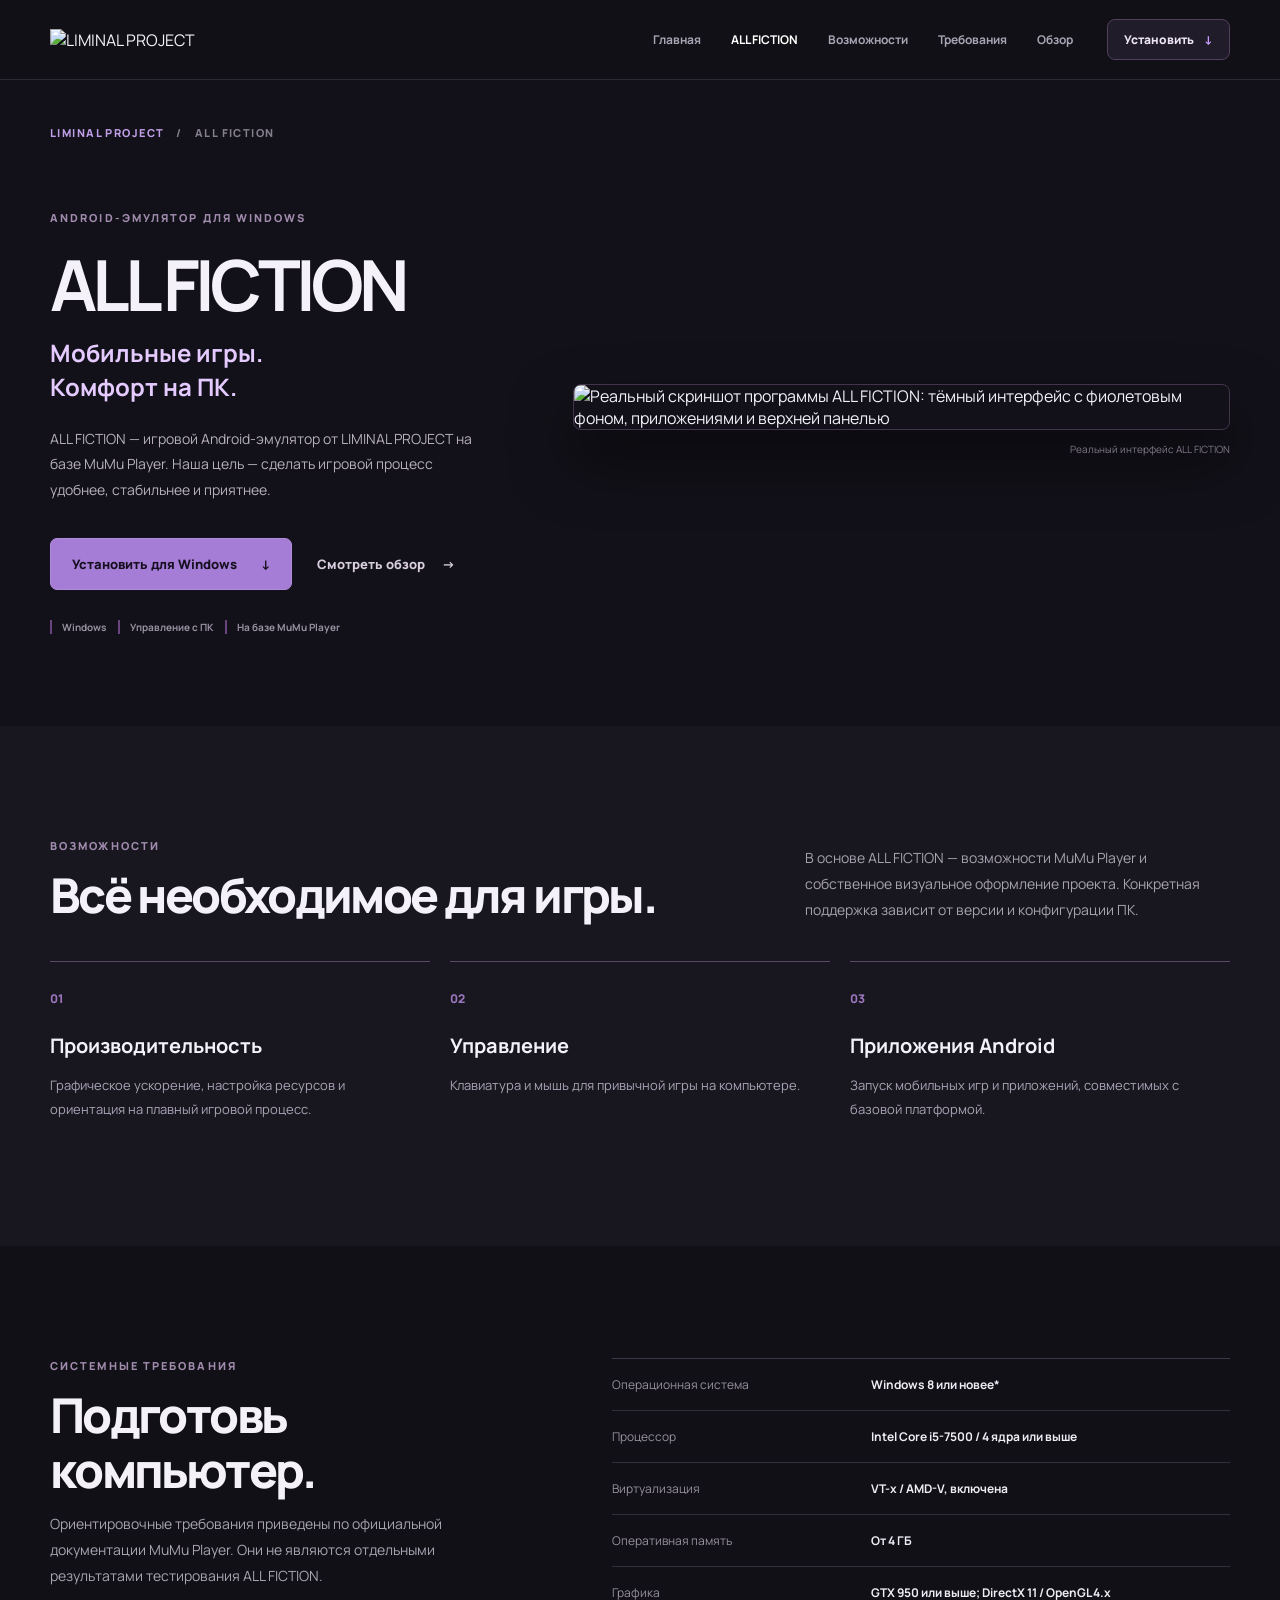
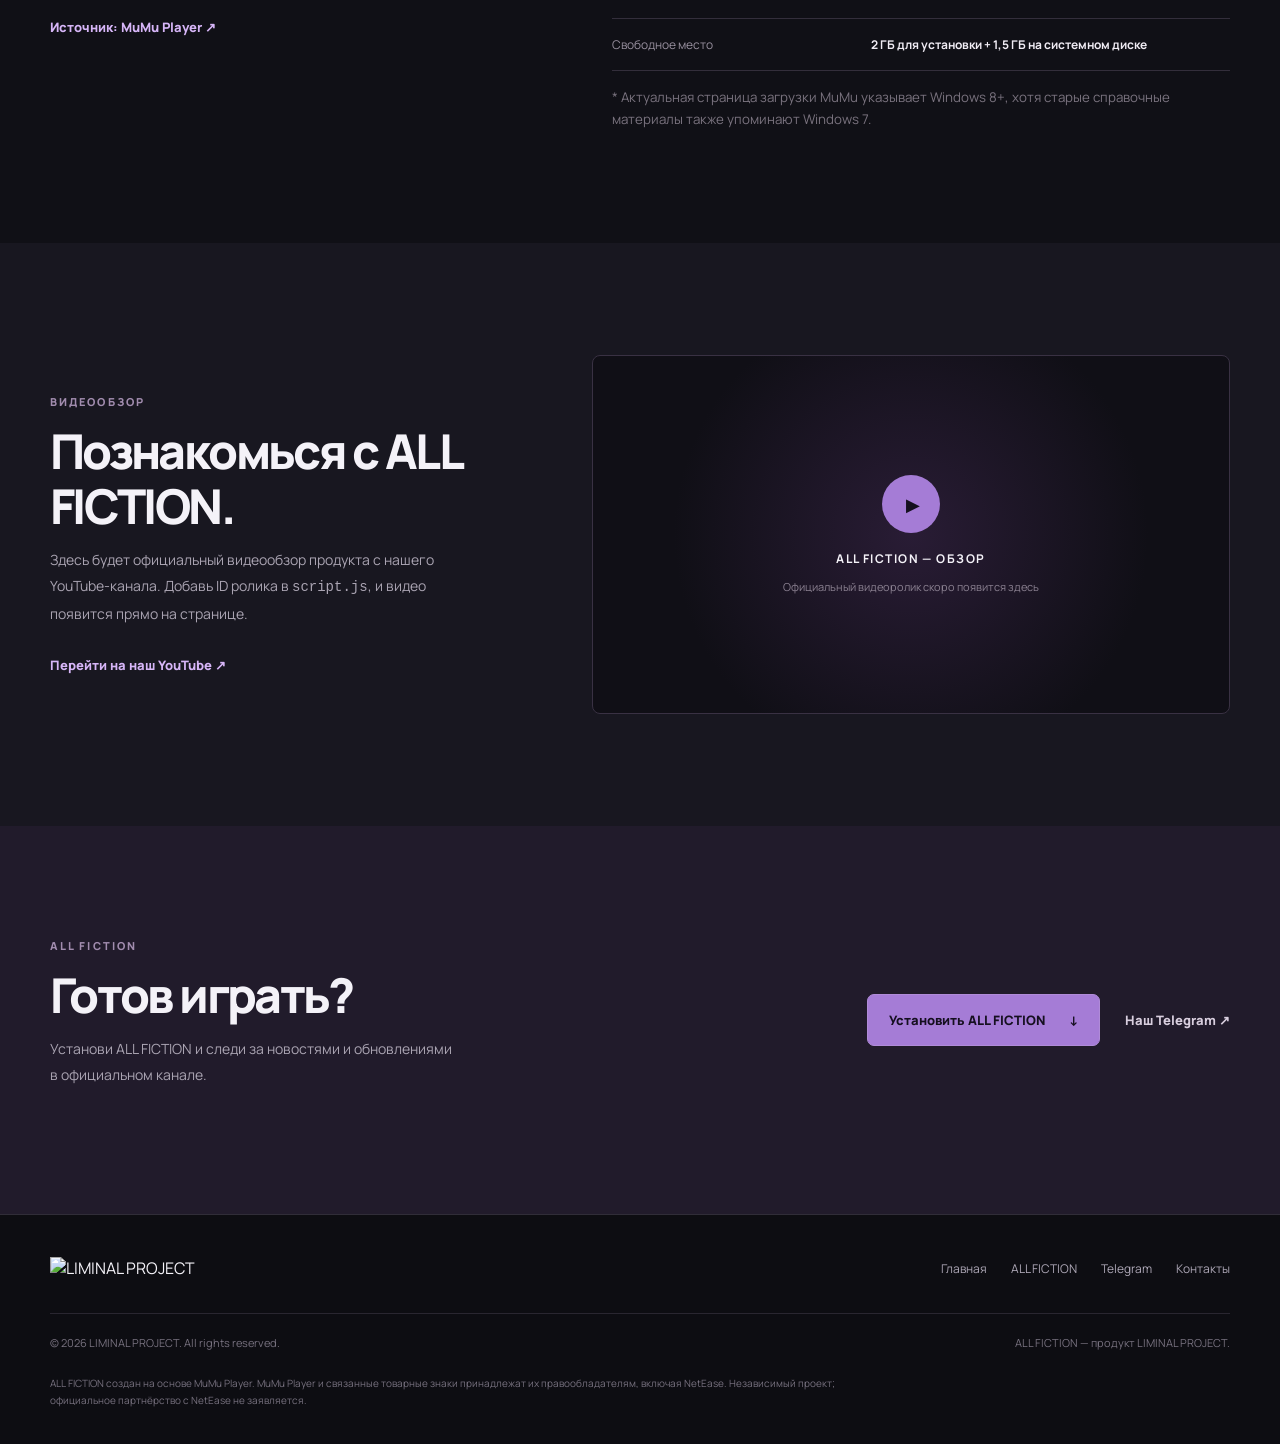
==== all-fiction.html @ 1bdd9d8a "Add files via upload" ====
<!doctype html>
<html lang="ru"><head><meta charset="utf-8"><meta name="viewport" content="width=device-width,initial-scale=1"><meta name="theme-color" content="#111118"><meta name="description" content="ALL FICTION — игровой Android-эмулятор на базе MuMu Player от LIMINAL PROJECT. Скачать, обзор, характеристики, поддержка."><title>ALL FICTION — Android-эмулятор | LIMINAL PROJECT</title><link rel="icon" href="assets/liminal-square.svg" type="image/svg+xml"><link rel="stylesheet" href="style.css"><script src="script.js" defer></script></head><body>
<header class="site-header"><div class="shell header-inner"><a class="wordmark" href="index.html"><img src="assets/liminal-logo.svg" alt="LIMINAL PROJECT"></a><nav class="desktop-nav" aria-label="Навигация"><a href="index.html">Главная</a><a class="active" href="all-fiction.html">ALL FICTION</a><a href="#features">Возможности</a><a href="#requirements">Требования</a><a href="#review">Обзор</a></nav><div class="header-end"><button class="header-project-link download-trigger" type="button">Установить <span>↓</span></button><button class="mobile-menu-button" aria-label="Открыть меню" aria-controls="mobile-menu" aria-expanded="false"><span></span><span></span><span></span></button></div></div><nav class="mobile-menu shell" id="mobile-menu"><a href="index.html">Главная</a><a href="#features">Возможности</a><a href="#requirements">Требования</a><a href="#review">Обзор</a><a href="https://t.me/lmnprj" target="_blank" rel="noopener noreferrer">Telegram</a></nav></header>
<main><section class="product-intro"><div class="shell"><div class="breadcrumbs"><a href="index.html">LIMINAL PROJECT</a><span>/</span><span>ALL FICTION</span></div><div class="product-intro-grid"><div class="product-intro-copy"><span class="small-overline">ANDROID-ЭМУЛЯТОР ДЛЯ WINDOWS</span><h1>ALL FICTION</h1><p class="product-bigline">Мобильные игры.<br>Комфорт на ПК.</p><p class="product-intro-text">ALL FICTION — игровой Android-эмулятор от LIMINAL PROJECT на базе MuMu Player. Наша цель — сделать игровой процесс удобнее, стабильнее и приятнее.</p><div class="intro-actions"><button class="primary-action download-trigger" type="button">Установить для Windows <span>↓</span></button><a href="#review" class="subtle-action">Смотреть обзор <span>→</span></a></div><div class="product-quick-notes"><span>Windows</span><span>Управление с ПК</span><span>На базе MuMu Player</span></div></div><div class="product-picture"><img src="assets/all-fiction-screenshot.png" alt="Реальный скриншот программы ALL FICTION: тёмный интерфейс с фиолетовым фоном, приложениями и верхней панелью"><span>Реальный интерфейс ALL FICTION</span></div></div></div></section>
<section class="product-features section-space" id="features"><div class="shell"><div class="section-title"><div><div class="small-overline">ВОЗМОЖНОСТИ</div><h2>Всё необходимое для игры.</h2></div><p>В основе ALL FICTION — возможности MuMu Player и собственное визуальное оформление проекта. Конкретная поддержка зависит от версии и конфигурации ПК.</p></div><div class="simple-feature-grid"><article><span>01</span><h3>Производительность</h3><p>Графическое ускорение, настройка ресурсов и ориентация на плавный игровой процесс.</p></article><article><span>02</span><h3>Управление</h3><p>Клавиатура и мышь для привычной игры на компьютере.</p></article><article><span>03</span><h3>Приложения Android</h3><p>Запуск мобильных игр и приложений, совместимых с базовой платформой.</p></article></div></div></section>
<section class="requirements-section section-space" id="requirements"><div class="shell requirements-layout"><div><div class="small-overline">СИСТЕМНЫЕ ТРЕБОВАНИЯ</div><h2>Подготовь компьютер.</h2><p>Ориентировочные требования приведены по официальной документации MuMu Player. Они не являются отдельными результатами тестирования ALL FICTION.</p><a class="text-action" href="https://www.mumuplayer.com/help/win/minimum-system-request-mumu-windows.html" target="_blank" rel="noopener noreferrer">Источник: MuMu Player ↗</a></div><div class="spec-list"><div><span>Операционная система</span><strong>Windows 8 или новее*</strong></div><div><span>Процессор</span><strong>Intel Core i5-7500 / 4 ядра или выше</strong></div><div><span>Виртуализация</span><strong>VT-x / AMD-V, включена</strong></div><div><span>Оперативная память</span><strong>От 4 ГБ</strong></div><div><span>Графика</span><strong>GTX 950 или выше; DirectX 11 / OpenGL 4.x</strong></div><div><span>Свободное место</span><strong>2 ГБ для установки + 1,5 ГБ на системном диске</strong></div><small>* Актуальная страница загрузки MuMu указывает Windows 8+, хотя старые справочные материалы также упоминают Windows 7.</small></div></div></section>
<section class="video-section section-space" id="review"><div class="shell video-layout"><div><div class="small-overline">ВИДЕООБЗОР</div><h2>Познакомься с ALL FICTION.</h2><p>Здесь будет официальный видеообзор продукта с нашего YouTube-канала. Добавь ID ролика в <code>script.js</code>, и видео появится прямо на странице.</p><a class="text-action" href="https://www.youtube.com/@lmnprj" target="_blank" rel="noopener noreferrer">Перейти на наш YouTube ↗</a></div><div id="video-container" class="video-container"><div class="video-empty"><span class="play-placeholder">▶</span><strong>ALL FICTION — ОБЗОР</strong><small>Официальный видеоролик скоро появится здесь</small></div></div></div></section>
<section class="product-bottom section-space"><div class="shell product-bottom-grid"><div><div class="small-overline">ALL FICTION</div><h2>Готов играть?</h2><p>Установи ALL FICTION и следи за новостями и обновлениями в официальном канале.</p></div><div class="intro-actions"><button class="primary-action download-trigger" type="button">Установить ALL FICTION <span>↓</span></button><a class="subtle-action" href="https://t.me/lmnprj" target="_blank" rel="noopener noreferrer">Наш Telegram ↗</a></div></div></section>
</main>
<dialog class="download-dialog" id="download-dialog"><button class="dialog-close" type="button" aria-label="Закрыть">×</button><img src="assets/liminal-rounded.svg" alt="" width="62" height="62"><h2>Установка ALL FICTION</h2><p>Прямая ссылка на установщик пока не указана на сайте. Узнать, где скачать актуальную сборку, можно в нашем Telegram или через поддержку.</p><div class="dialog-actions"><a class="primary-action" href="https://t.me/lmnprj" target="_blank" rel="noopener noreferrer">Открыть Telegram ↗</a><a class="subtle-action" href="mailto:lmnpr@proton.me">Написать нам ↗</a></div></dialog>
<footer class="footer"><div class="shell"><div class="footer-top"><a href="index.html" class="footer-mark"><img src="assets/liminal-logo.svg" alt="LIMINAL PROJECT"></a><nav><a href="index.html">Главная</a><a href="all-fiction.html">ALL FICTION</a><a href="https://t.me/lmnprj" target="_blank" rel="noopener noreferrer">Telegram</a><a href="mailto:lmnpr@proton.me">Контакты</a></nav></div><div class="footer-bottom"><span>© <span class="copyright-year">2026</span> LIMINAL PROJECT. All rights reserved.</span><span>ALL FICTION — продукт LIMINAL PROJECT.</span></div><p class="footer-legal">ALL FICTION создан на основе MuMu Player. MuMu Player и связанные товарные знаки принадлежат их правообладателям, включая NetEase. Независимый проект; официальное партнёрство с NetEase не заявляется.</p></div></footer>
</body></html>
---- style.css ----
@import url('https://fonts.googleapis.com/css2?family=Manrope:wght@400;500;600;700;800&display=swap');
:root{color-scheme:dark;--bg:#101016;--surface:#17171e;--surface-hi:#1d1c25;--line:#2b2a35;--white:#f4f2f8;--muted:#a8a4b2;--violet:#b78ae9;--violet2:#8d59c7}*{box-sizing:border-box}html{scroll-behavior:smooth;scroll-padding-top:85px}body{margin:0;color:var(--white);background:var(--bg);font-family:Manrope,Inter,'Segoe UI',Arial,sans-serif;-webkit-font-smoothing:antialiased}a{color:inherit;text-decoration:none}button{font:inherit}img{display:block;max-width:100%}.shell{width:min(1180px,calc(100% - 72px));margin:0 auto}.site-header{height:80px;border-bottom:1px solid var(--line);background:#111117f2;position:sticky;top:0;z-index:50;backdrop-filter:blur(16px)}.header-inner{height:100%;display:flex;align-items:center;justify-content:space-between;gap:34px}.wordmark img{width:170px;height:auto}.desktop-nav{display:flex;gap:30px;align-items:center;margin-left:auto}.desktop-nav a{font-size:12px;font-weight:700;color:#aaa5b4;transition:color .2s}.desktop-nav a:hover,.desktop-nav a.active{color:#fff}.header-end{display:flex;align-items:center;gap:20px}.header-project-link{color:#eee6f8;font-size:12px;font-weight:800;white-space:nowrap;padding:11px 16px;border:1px solid #51405c;background:#211c29;border-radius:8px;cursor:pointer}.header-project-link span{color:#cba0fa;margin-left:8px}.mobile-menu-button,.mobile-menu{display:none}.small-overline{font-size:11px;font-weight:800;letter-spacing:.19em;color:#a18cae}.purple-pin{display:inline-block;background:#b58aec;width:7px;height:7px;border-radius:50%;margin-right:8px}.section-space{padding:112px 0}.home-intro{background:#111117}.intro-layout{min-height:600px;display:grid;grid-template-columns:1.22fr .78fr;align-items:center;gap:80px;padding-top:55px;padding-bottom:65px}.intro-copy h1{font-size:clamp(44px,5vw,70px);letter-spacing:-.067em;line-height:1.12;font-weight:800;margin:31px 0 26px}.intro-copy h1 em{font-style:normal;color:#bd9cdb}.intro-copy p{max-width:565px;font-size:16px;line-height:1.85;color:#aaa5b2;margin:0}.intro-copy p strong{color:#ece5f2}.intro-actions{display:flex;align-items:center;gap:25px;flex-wrap:wrap;margin-top:35px}.primary-action{border:1px solid #b08bd8;background:#a57cd6;color:#150f1f;display:inline-flex;align-items:center;justify-content:center;gap:24px;padding:16px 21px;border-radius:7px;font-size:13px;line-height:1.4;font-weight:800;cursor:pointer;transition:background .2s,transform .2s}.primary-action:hover{background:#c2a0ec;transform:translateY(-1px)}.subtle-action{display:inline-flex;gap:17px;align-items:center;font-size:13px;font-weight:800;color:#d8cede}.subtle-action:hover,.text-action:hover{color:#cba7fc}.intro-visual{min-height:430px;position:relative;display:flex;align-items:center;justify-content:center;border-left:1px solid #24212c;background:radial-gradient(ellipse at center,rgba(104,63,139,.10),transparent 60%)}.intro-visual img{width:min(310px,72%);filter:drop-shadow(0 12px 35px rgba(122,77,180,.12))}.visual-caption{position:absolute;right:3px;bottom:16px;font-size:10px;letter-spacing:.22em;color:#686373}.intro-baseline{display:flex;align-items:center;justify-content:space-between;border-top:1px solid var(--line);padding:20px 0;color:#686574;font-size:10px;letter-spacing:.17em;font-weight:700}.home-work{background:#16151d}.section-title{display:flex;justify-content:space-between;align-items:end;gap:65px;margin-bottom:38px}.section-title h2,.about-layout h2,.contact-layout h2,.requirements-layout h2,.video-layout h2,.product-bottom h2{font-size:clamp(32px,4vw,48px);line-height:1.15;letter-spacing:-.055em;font-weight:800;margin:14px 0 0}.section-title>p{font-size:14px;line-height:1.85;color:#a7a2af;max-width:425px;margin:0}.project-feature{background:#1b1a23;border:1px solid #38313f;display:grid;grid-template-columns:.79fr 1.21fr;min-height:405px;overflow:hidden;border-radius:11px;transition:border-color .2s}.project-feature:hover{border-color:#815ba1}.project-details{padding:49px 44px 39px;display:flex;flex-direction:column;align-items:flex-start}.project-kind{display:flex;align-items:center;gap:10px;font-size:10px;color:#a99fb1;letter-spacing:.12em;font-weight:800}.project-small-icon{width:27px;height:27px;background:#34243c;border:1px solid #564064;display:flex;align-items:center;justify-content:center;border-radius:5px}.project-small-icon img{width:21px;height:21px}.project-kind .sep{color:#625968}.project-details h3{font-size:clamp(32px,3vw,48px);letter-spacing:-.055em;margin:29px 0 15px;line-height:1.1}.project-details p{font-size:13px;line-height:1.9;color:#aaa5b3;max-width:370px;margin:0}.project-tag-list{display:flex;gap:9px;flex-wrap:wrap;margin-top:24px}.project-tag-list span{font-size:10px;border:1px solid #403848;color:#a99db0;padding:7px 10px;border-radius:5px}.project-open{margin-top:auto;padding-top:28px;color:#cfb4ef;font-weight:800;font-size:12px}.project-open span{margin-left:10px}.project-image{position:relative;background:#0d0c13;display:flex;align-items:center;overflow:hidden;padding:15px 0 15px 20px}.project-image:before{content:'';position:absolute;inset:0;background:radial-gradient(circle at center,rgba(119,54,168,.16),transparent 65%)}.project-image img{width:108%;max-width:none;position:relative;border:1px solid #51405e;border-radius:8px;box-shadow:0 30px 50px #0009;transform:translateX(4%) rotate(-1deg)}.about-section{background:#101016}.about-layout{display:grid;grid-template-columns:.9fr 1.1fr;gap:140px}.about-layout h2{margin-top:24px}.about-copy p{color:#b4afbd;font-size:16px;line-height:1.9;margin:0 0 21px}.text-action{font-weight:800;font-size:13px;color:#d6b5f7;display:inline-block;margin-top:15px}.contact-section{background:#17161f;border-top:1px solid #24202b}.contact-layout{display:grid;grid-template-columns:.88fr 1.12fr;gap:115px}.contact-layout p{color:#a9a4b4;line-height:1.85;font-size:14px;max-width:400px}.contact-list{border-top:1px solid #413a47}.contact-list a{display:grid;grid-template-columns:1fr 1.5fr 20px;align-items:center;gap:10px;border-bottom:1px solid #413a47;padding:24px 0;font-size:12px;color:#aca4b4}.contact-list a strong{font-size:14px;color:#f4f0f7;font-weight:700}.contact-list a:hover strong,.contact-list a:hover .out-arrow{color:#c6a0f1}.out-arrow{text-align:right;font-size:18px;color:#9e7cb7}.footer{border-top:1px solid #302d38;background:#0d0d12;padding:42px 0 25px}.footer-top{display:flex;align-items:center;justify-content:space-between;gap:30px;padding-bottom:34px}.footer-mark img{width:160px}.footer-top nav{display:flex;gap:24px}.footer-top nav a{font-size:12px;color:#ada7b6}.footer-top nav a:hover{color:#fff}.footer-bottom{border-top:1px solid #292630;padding-top:21px;display:flex;justify-content:space-between;gap:20px;flex-wrap:wrap;font-size:11px;color:#77717f}.footer-legal{color:#77717f;font-size:10px;line-height:1.7;max-width:840px;padding-top:15px}
/* all fiction */.product-intro{background:#121119;padding:45px 0 92px}.breadcrumbs{font-size:11px;font-weight:800;letter-spacing:.13em;color:#837d8c;display:flex;gap:12px}.breadcrumbs a{color:#bf9ee6}.product-intro-grid{display:grid;grid-template-columns:.84fr 1.16fr;align-items:center;gap:48px;padding-top:65px}.product-intro-copy h1{font-size:clamp(45px,5.5vw,74px);letter-spacing:-.07em;line-height:1;margin:22px 0 17px}.product-bigline{font-size:24px;line-height:1.4;color:#e4caff;font-weight:700;margin:0 0 22px}.product-intro-text{font-size:14px;color:#b7afbe;line-height:1.85;max-width:430px}.product-quick-notes{margin-top:30px;display:flex;gap:12px;flex-wrap:wrap}.product-quick-notes span{font-size:10px;font-weight:700;color:#9990a2;border-left:2px solid #69447f;padding-left:10px}.product-picture{min-width:0}.product-picture img{width:100%;height:auto;border:1px solid #43344d;border-radius:8px;box-shadow:0 30px 60px #0008}.product-picture>span{display:block;text-align:right;font-size:10px;color:#817889;margin-top:12px}.product-features{background:#181720}.simple-feature-grid{display:grid;grid-template-columns:repeat(3,1fr);gap:20px;margin-top:36px}.simple-feature-grid article{border-top:1px solid #5c476a;padding:24px 12px 0 0}.simple-feature-grid article>span{font-size:12px;font-weight:800;color:#9b76bc}.simple-feature-grid h3{font-size:20px;margin:24px 0 14px}.simple-feature-grid p{font-size:13px;line-height:1.85;color:#aaa3b4}.requirements-section{background:#101016}.requirements-layout{display:grid;grid-template-columns:.85fr 1.15fr;gap:105px}.requirements-layout p,.video-layout p,.product-bottom p{line-height:1.85;color:#aaa4b2;font-size:14px;max-width:410px}.spec-list{border-top:1px solid #3f3647}.spec-list>div{display:grid;grid-template-columns:.8fr 1.2fr;gap:20px;padding:17px 0;border-bottom:1px solid #332e3b;font-size:12px}.spec-list span{color:#98909f}.spec-list strong{font-weight:700;color:#f0ecf4}.spec-list small{display:block;margin-top:15px;color:#79727e;line-height:1.7}.video-section{background:#181720}.video-layout{display:grid;grid-template-columns:.85fr 1.15fr;gap:70px;align-items:center}.video-container{aspect-ratio:16/9;background:#100f16;border:1px solid #393143;border-radius:8px;overflow:hidden}.video-container iframe{border:0;width:100%;height:100%}.video-empty{height:100%;display:flex;align-items:center;justify-content:center;flex-direction:column;gap:12px;background:radial-gradient(circle,#291c35,transparent 65%)}.play-placeholder{background:#a57cd6;color:#15101e;border-radius:50%;height:58px;width:58px;display:grid;place-items:center;font-size:18px;padding-left:4px}.video-empty strong{font-size:12px;letter-spacing:.12em;margin-top:5px}.video-empty small{font-size:11px;color:#8b8191}.product-bottom{background:#211b2b}.product-bottom-grid{display:flex;align-items:center;justify-content:space-between;gap:50px}.product-bottom .intro-actions{margin-top:0}.download-dialog{position:fixed;max-width:470px;width:calc(100% - 30px);padding:35px;background:#1e1b26;border:1px solid #5f4974;border-radius:13px;color:#eee9f5;box-shadow:0 30px 90px #000a}.download-dialog::backdrop{background:#08070dbd}.download-dialog h2{font-size:24px;letter-spacing:-.04em}.download-dialog p{font-size:13px;color:#ada5b7;line-height:1.8}.dialog-close{position:absolute;top:10px;right:15px;border:0;background:transparent;color:#eee;font-size:28px;cursor:pointer}.dialog-actions{display:flex;align-items:center;gap:20px;flex-wrap:wrap;margin-top:27px}
@media(max-width:1050px){.desktop-nav{gap:17px}.intro-layout{gap:35px}.intro-visual{min-height:340px}.project-feature{grid-template-columns:.95fr 1.05fr}.about-layout,.contact-layout,.requirements-layout{gap:60px}.product-intro-grid{gap:25px}.video-layout{gap:30px}}
@media(max-width:780px){.shell{width:calc(100% - 36px)}.site-header{height:70px}.wordmark img{width:148px}.desktop-nav{display:none}.mobile-menu-button{width:40px;height:38px;border:1px solid #47404f;background:#201b28;border-radius:7px;display:flex;align-items:center;justify-content:center;flex-direction:column;gap:4px;cursor:pointer}.mobile-menu-button span{display:block;width:16px;height:2px;background:#e0d2e9}.mobile-menu{display:none;position:absolute;top:70px;left:0;right:0;padding:10px 22px 20px;background:#17141c;border:1px solid #3e3446;border-top:0}.mobile-menu.open{display:flex;flex-direction:column;gap:0}.mobile-menu a{padding:14px 0;font-size:13px;border-bottom:1px solid #302836}.header-project-link{font-size:11px}.intro-layout{grid-template-columns:1fr;min-height:0;padding:90px 0 50px;gap:45px}.intro-visual{min-height:260px;border:1px solid #26212f;border-radius:9px}.intro-visual img{width:180px}.intro-baseline{font-size:8px;gap:15px}.section-space{padding:75px 0}.section-title,.about-layout,.contact-layout,.requirements-layout,.video-layout,.product-intro-grid{grid-template-columns:1fr;display:grid;gap:25px}.section-title{align-items:start}.project-feature{grid-template-columns:1fr}.project-image{min-height:260px;padding:20px}.project-image img{width:100%;transform:none}.project-details{padding:32px}.project-open{padding-top:34px}.simple-feature-grid{grid-template-columns:1fr}.simple-feature-grid article{padding-bottom:16px}.product-intro{padding-bottom:65px}.product-intro-grid{padding-top:38px}.product-bottom-grid{display:block}.product-bottom .intro-actions{margin-top:25px}.footer-top{align-items:start;flex-direction:column}.contact-list a{grid-template-columns:1fr 1.3fr 18px}}
@media(max-width:450px){.intro-copy h1{font-size:43px}.intro-copy p{font-size:14px}.header-project-link{display:none}.intro-baseline span:last-child{display:none}.primary-action{width:100%}.intro-actions{align-items:stretch;flex-direction:column;gap:22px}.project-details h3{font-size:39px}.project-image{min-height:200px}.contact-list a{grid-template-columns:1fr 18px;gap:5px}.contact-list a strong{grid-column:1;grid-row:2}.contact-list a .out-arrow{grid-column:2;grid-row:1/3}.footer-top nav{flex-wrap:wrap}.product-intro-copy h1{font-size:48px}.spec-list>div{grid-template-columns:1fr;gap:6px}.video-empty small{text-align:center}.product-bottom .primary-action{width:100%}}
@media(prefers-reduced-motion:reduce){html{scroll-behavior:auto}*,*:before,*:after{transition:none!important}}
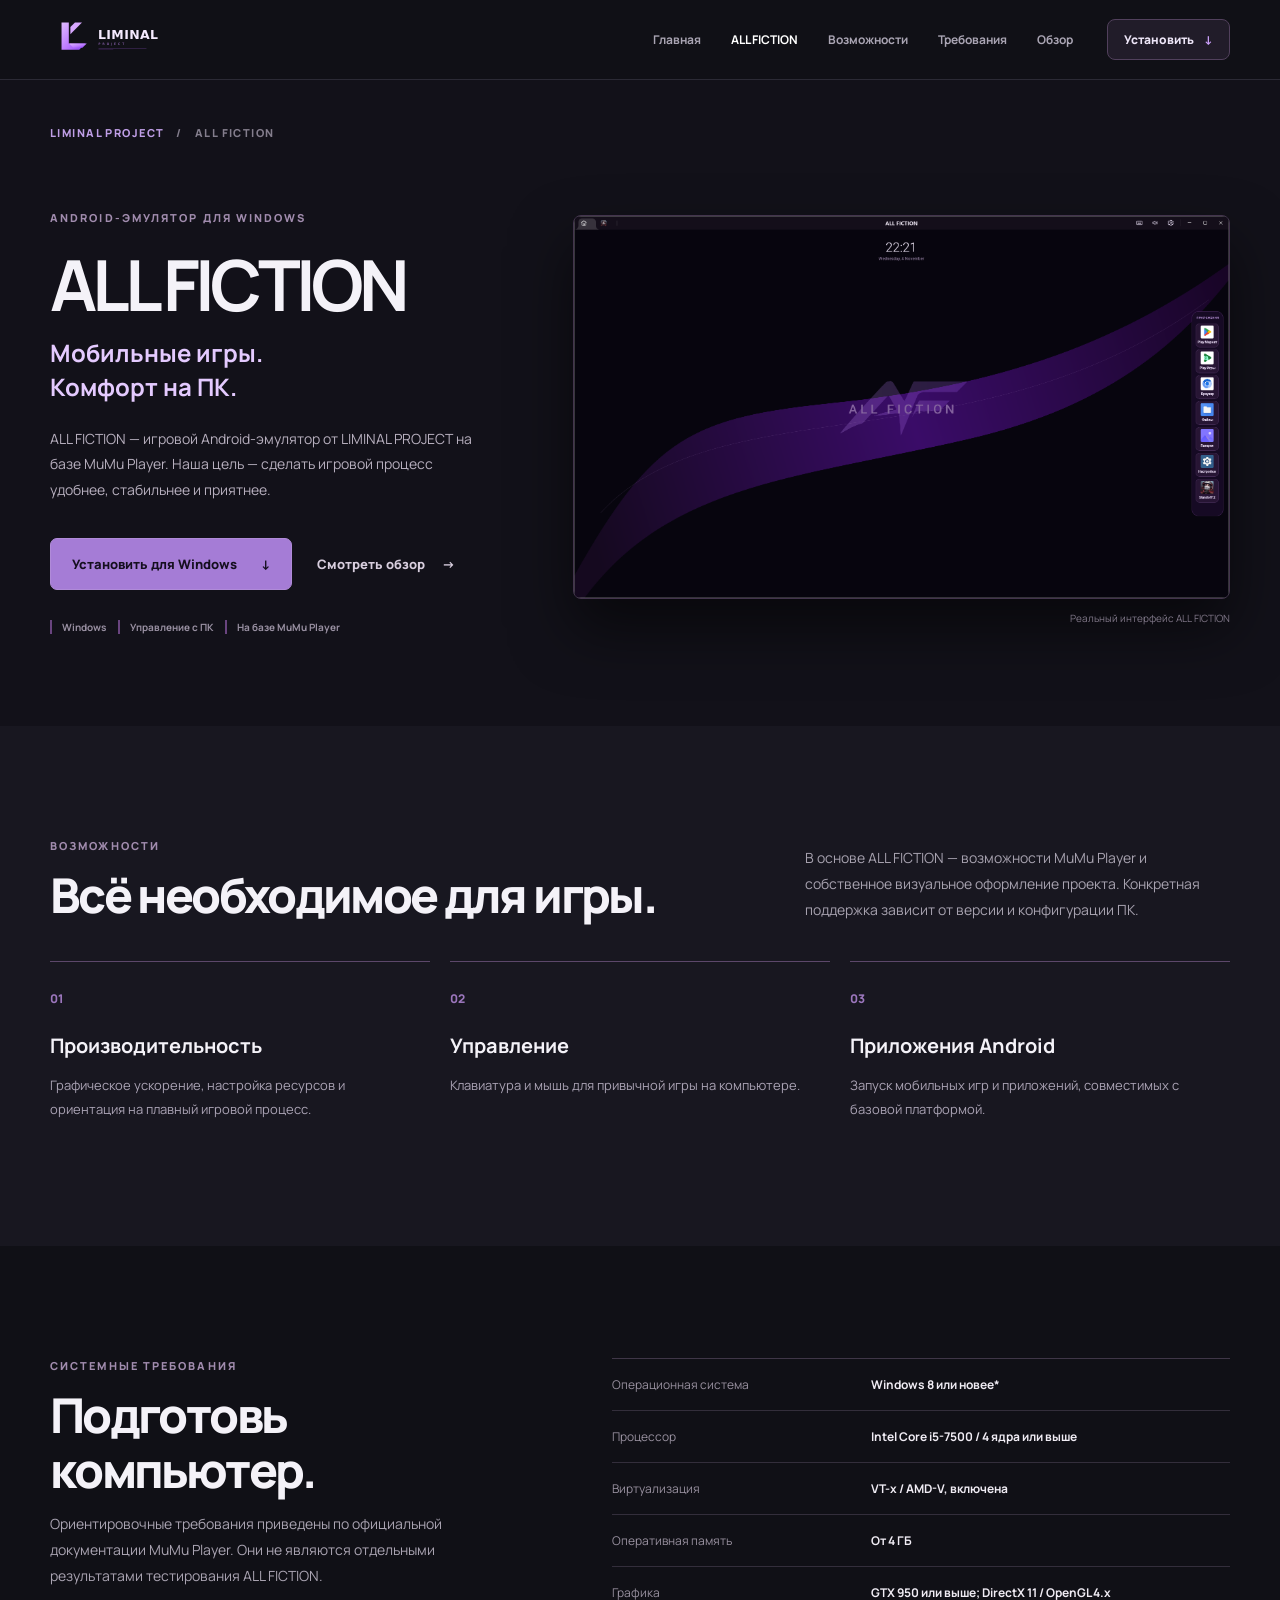
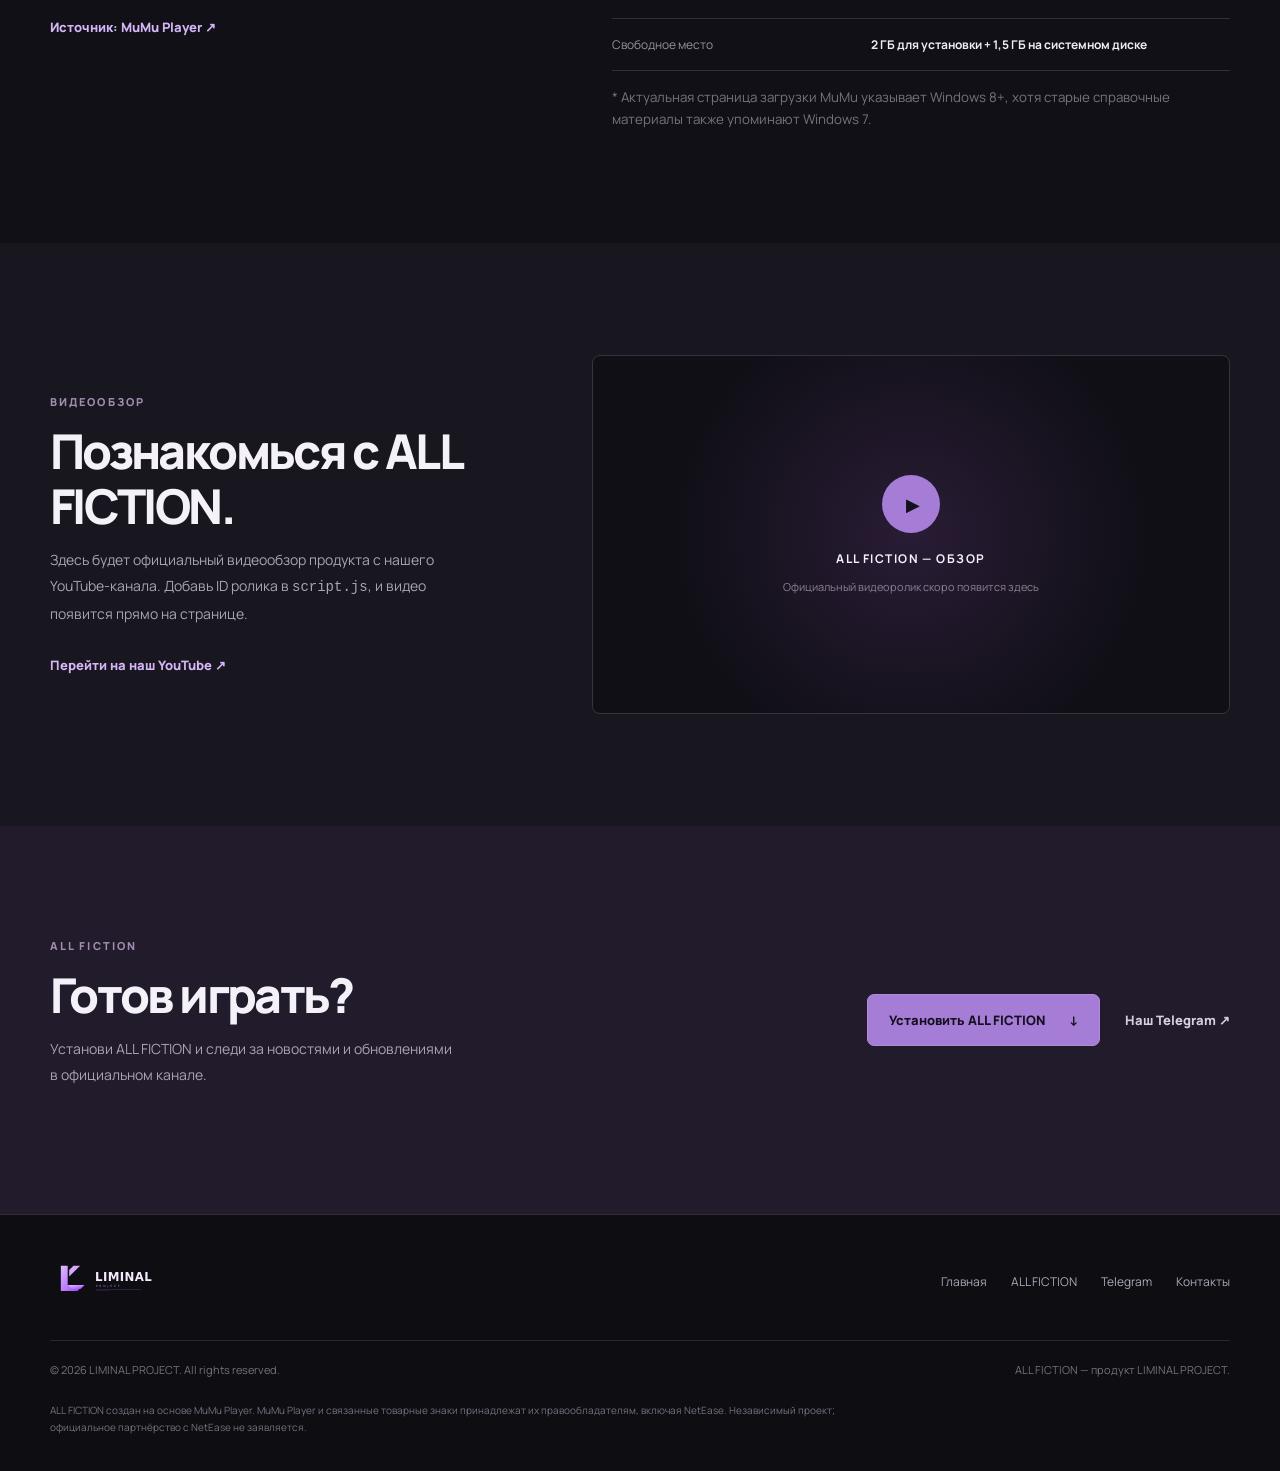
==== commit a5cddb2a: "Update script.js version in all-fiction.html Updated script.js to version 3 for improved functionali" ====
--- a/all-fiction.html
+++ b/all-fiction.html
@@ -1,5 +1,5 @@
 <!doctype html>
-<html lang="ru"><head><meta charset="utf-8"><meta name="viewport" content="width=device-width,initial-scale=1"><meta name="theme-color" content="#111118"><meta name="description" content="ALL FICTION — игровой Android-эмулятор на базе MuMu Player от LIMINAL PROJECT. Скачать, обзор, характеристики, поддержка."><title>ALL FICTION — Android-эмулятор | LIMINAL PROJECT</title><link rel="icon" href="assets/liminal-square.svg" type="image/svg+xml"><link rel="stylesheet" href="style.css"><script src="script.js" defer></script></head><body>
+<html lang="ru"><head><meta charset="utf-8"><meta name="viewport" content="width=device-width,initial-scale=1"><meta name="theme-color" content="#111118"><meta name="description" content="ALL FICTION — игровой Android-эмулятор на базе MuMu Player от LIMINAL PROJECT. Скачать, обзор, характеристики, поддержка."><title>ALL FICTION — Android-эмулятор | LIMINAL PROJECT</title><link rel="icon" href="assets/liminal-square.svg" type="image/svg+xml"><link rel="stylesheet" href="style.css"><script src="script.js?v=3" defer></script></head><body>
 <header class="site-header"><div class="shell header-inner"><a class="wordmark" href="index.html"><img src="assets/liminal-logo.svg" alt="LIMINAL PROJECT"></a><nav class="desktop-nav" aria-label="Навигация"><a href="index.html">Главная</a><a class="active" href="all-fiction.html">ALL FICTION</a><a href="#features">Возможности</a><a href="#requirements">Требования</a><a href="#review">Обзор</a></nav><div class="header-end"><button class="header-project-link download-trigger" type="button">Установить <span>↓</span></button><button class="mobile-menu-button" aria-label="Открыть меню" aria-controls="mobile-menu" aria-expanded="false"><span></span><span></span><span></span></button></div></div><nav class="mobile-menu shell" id="mobile-menu"><a href="index.html">Главная</a><a href="#features">Возможности</a><a href="#requirements">Требования</a><a href="#review">Обзор</a><a href="https://t.me/lmnprj" target="_blank" rel="noopener noreferrer">Telegram</a></nav></header>
 <main><section class="product-intro"><div class="shell"><div class="breadcrumbs"><a href="index.html">LIMINAL PROJECT</a><span>/</span><span>ALL FICTION</span></div><div class="product-intro-grid"><div class="product-intro-copy"><span class="small-overline">ANDROID-ЭМУЛЯТОР ДЛЯ WINDOWS</span><h1>ALL FICTION</h1><p class="product-bigline">Мобильные игры.<br>Комфорт на ПК.</p><p class="product-intro-text">ALL FICTION — игровой Android-эмулятор от LIMINAL PROJECT на базе MuMu Player. Наша цель — сделать игровой процесс удобнее, стабильнее и приятнее.</p><div class="intro-actions"><button class="primary-action download-trigger" type="button">Установить для Windows <span>↓</span></button><a href="#review" class="subtle-action">Смотреть обзор <span>→</span></a></div><div class="product-quick-notes"><span>Windows</span><span>Управление с ПК</span><span>На базе MuMu Player</span></div></div><div class="product-picture"><img src="assets/all-fiction-screenshot.png" alt="Реальный скриншот программы ALL FICTION: тёмный интерфейс с фиолетовым фоном, приложениями и верхней панелью"><span>Реальный интерфейс ALL FICTION</span></div></div></div></section>
 <section class="product-features section-space" id="features"><div class="shell"><div class="section-title"><div><div class="small-overline">ВОЗМОЖНОСТИ</div><h2>Всё необходимое для игры.</h2></div><p>В основе ALL FICTION — возможности MuMu Player и собственное визуальное оформление проекта. Конкретная поддержка зависит от версии и конфигурации ПК.</p></div><div class="simple-feature-grid"><article><span>01</span><h3>Производительность</h3><p>Графическое ускорение, настройка ресурсов и ориентация на плавный игровой процесс.</p></article><article><span>02</span><h3>Управление</h3><p>Клавиатура и мышь для привычной игры на компьютере.</p></article><article><span>03</span><h3>Приложения Android</h3><p>Запуск мобильных игр и приложений, совместимых с базовой платформой.</p></article></div></div></section>
@@ -9,4 +9,4 @@
 </main>
 <dialog class="download-dialog" id="download-dialog"><button class="dialog-close" type="button" aria-label="Закрыть">×</button><img src="assets/liminal-rounded.svg" alt="" width="62" height="62"><h2>Установка ALL FICTION</h2><p>Прямая ссылка на установщик пока не указана на сайте. Узнать, где скачать актуальную сборку, можно в нашем Telegram или через поддержку.</p><div class="dialog-actions"><a class="primary-action" href="https://t.me/lmnprj" target="_blank" rel="noopener noreferrer">Открыть Telegram ↗</a><a class="subtle-action" href="mailto:lmnpr@proton.me">Написать нам ↗</a></div></dialog>
 <footer class="footer"><div class="shell"><div class="footer-top"><a href="index.html" class="footer-mark"><img src="assets/liminal-logo.svg" alt="LIMINAL PROJECT"></a><nav><a href="index.html">Главная</a><a href="all-fiction.html">ALL FICTION</a><a href="https://t.me/lmnprj" target="_blank" rel="noopener noreferrer">Telegram</a><a href="mailto:lmnpr@proton.me">Контакты</a></nav></div><div class="footer-bottom"><span>© <span class="copyright-year">2026</span> LIMINAL PROJECT. All rights reserved.</span><span>ALL FICTION — продукт LIMINAL PROJECT.</span></div><p class="footer-legal">ALL FICTION создан на основе MuMu Player. MuMu Player и связанные товарные знаки принадлежат их правообладателям, включая NetEase. Независимый проект; официальное партнёрство с NetEase не заявляется.</p></div></footer>
-</body></html>+</body></html>
